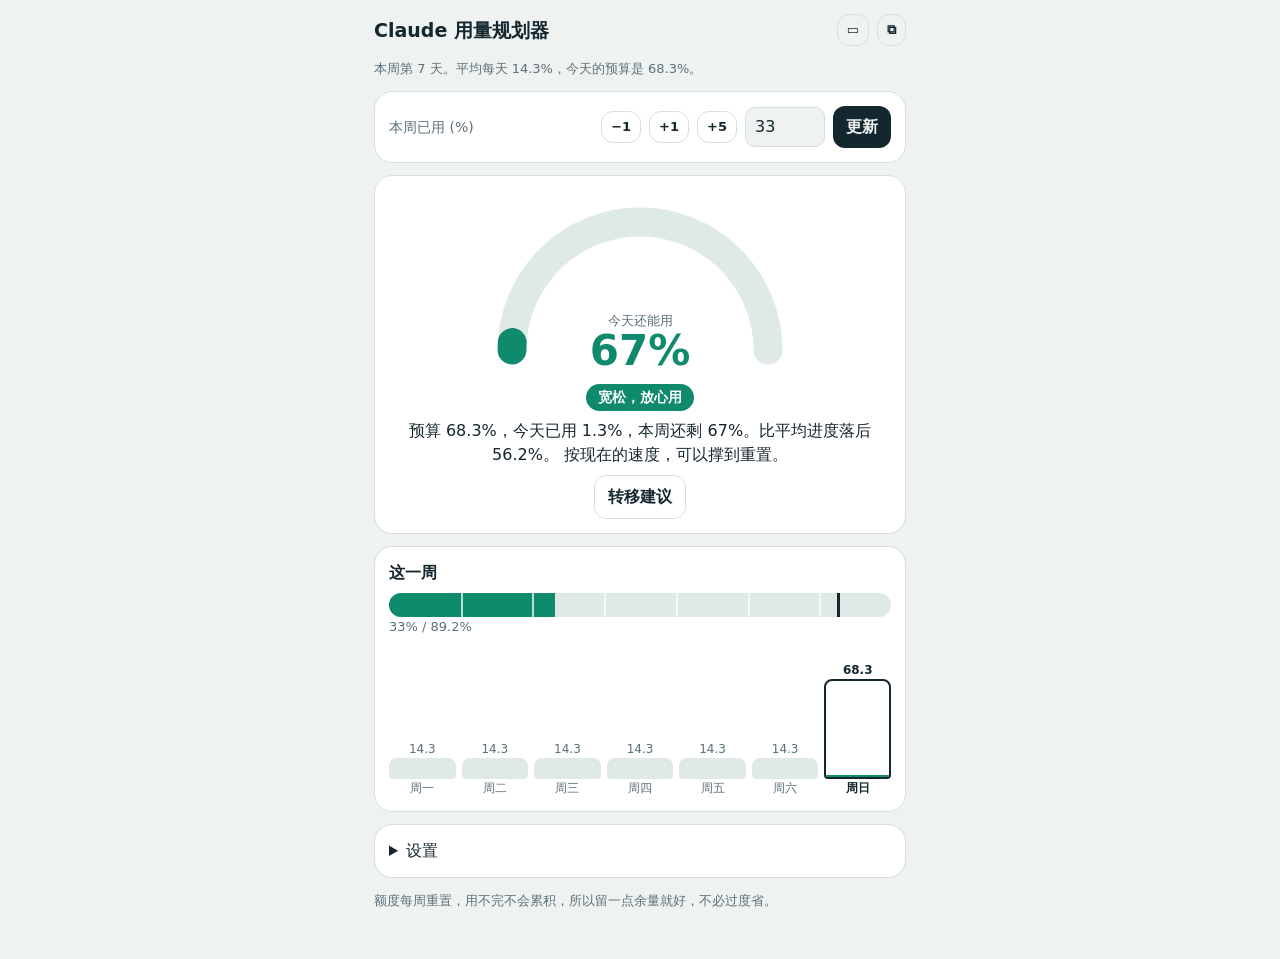
==== index.html @ 106dc0a8 "Initial commit" ====
<!DOCTYPE html>
<html lang="zh-CN">
<head>
<meta charset="utf-8">
<meta name="viewport" content="width=device-width, initial-scale=1, viewport-fit=cover">
<meta name="theme-color" content="#14262e">
<meta name="apple-mobile-web-app-capable" content="yes">
<meta name="mobile-web-app-capable" content="yes">
<meta name="apple-mobile-web-app-title" content="用量">
<link rel="manifest" href="manifest.webmanifest">
<link rel="apple-touch-icon" href="icons/apple-touch-icon.png">
<link rel="icon" href="icons/icon-192.png">
<link rel="stylesheet" href="style.css">
<title>Claude 用量规划器</title>
</head>
<body>
<main id="app">
  <header class="row between">
    <h1 data-i="title"></h1>
    <div class="row">
      <button class="ghost sm" id="compact" title="紧凑模式">▭</button>
      <button class="ghost sm" id="pip" title="弹出窗口">⧉</button>
    </div>
  </header>
  <p class="sub full" id="head"></p>

  <section class="card">
    <div class="row between">
      <label for="used" data-i="usedWeek"></label>
      <div class="row">
        <button class="ghost sm" data-d="-1">−1</button><button class="ghost sm" data-d="1">+1</button><button class="ghost sm" data-d="5">+5</button>
        <input id="used" type="number" min="0" max="100" step="0.5" inputmode="decimal">
        <button id="save" data-i="update"></button>
      </div>
    </div>
  </section>

  <section class="card">
    <div class="gauge">
      <svg viewBox="0 0 200 112" aria-hidden="true">
        <path d="M20 100 A80 80 0 0 1 180 100" fill="none" stroke="var(--track)" stroke-width="18" stroke-linecap="round"/>
        <path id="arc" d="M20 100 A80 80 0 0 1 180 100" fill="none" stroke="var(--ok)" stroke-width="18" stroke-linecap="round" pathLength="100" stroke-dasharray="0 100"/>
      </svg>
      <div class="gc"><div class="t" data-i="leftToday"></div><div class="n" id="left"></div></div>
    </div>
    <div class="center"><span class="pill" id="pill"></span></div>
    <p class="center" id="msg"></p>
    <div class="row center"><button class="ghost" id="adv" data-i="advBtn"></button></div>
  </section>


  <section class="card full">
    <b data-i="weekT"></b>
    <div class="bar" id="wk"></div>
    <div class="legend" id="wkl"></div>
    <div class="cols" id="cols"></div>
  </section>

  <section class="card full">
    <details>
      <summary data-i="settings"></summary>
      <div class="row" style="margin-top:10px">
        <label for="dow" data-i="resetOn"></label><select id="dow"></select>
        <input id="hh" type="number" min="0" max="23" aria-label="小时"> :
        <input id="mm" type="number" min="0" max="59" aria-label="分钟">
      </div>
      <div class="row" style="margin-top:8px"><label for="sd" data-i="dayStart"></label><input id="sd" type="number" min="0" max="100" step="0.5"></div>
      <p class="legend" data-i="dayStartNote"></p>
      <button id="apply" data-i="apply"></button>
    </details>
  </section>
  <p class="legend full" data-i="note"></p>

  <div class="modal" id="modal" role="dialog" aria-modal="true" aria-labelledby="mt">
    <div class="sheet">
      <b id="mt"></b>
      <p id="mb" class="sub"></p>
      <div id="routes"></div>
      <button id="close" data-i="close" style="width:100%"></button>
    </div>
  </div>
</main>
<script src="app.js"></script>
</body>
</html>
---- style.css ----
/* Theme tokens; dark values are applied automatically via prefers-color-scheme. */
:root{--bg:#eef3f1;--card:#fff;--ink:#14262e;--mute:#5d7078;--line:#d5e0dc;--ok:#0f8a6d;--warn:#d98a00;--bad:#c42746;--track:#dfe9e5;
padding-top:env(safe-area-inset-top,0px);padding-bottom:env(safe-area-inset-bottom,0px)}
@media (prefers-color-scheme:dark){:root{--bg:#0d181d;--card:#15252c;--ink:#e8f1ee;--mute:#93a8a1;--line:#27404a;--ok:#35c9a2;--warn:#f0b43a;--bad:#ff6b85;--track:#22373f}}
*{box-sizing:border-box}
html,body{height:100%}
body{margin:0;background:var(--bg);color:var(--ink);font:16px/1.5 system-ui,-apple-system,"PingFang SC","Noto Sans SC","Segoe UI",sans-serif}
main{max-width:560px;margin:0 auto;padding:14px 14px 36px}
h1{font-size:19px;margin:0}
.sub,.legend{color:var(--mute);font-size:13px}
.card{background:var(--card);border:1px solid var(--line);border-radius:18px;padding:14px;margin:12px 0}
.row{display:flex;gap:8px;align-items:center;flex-wrap:wrap}
.between{justify-content:space-between}
.center{text-align:center;justify-content:center;margin:8px 0 0}
label{font-size:14px;color:var(--mute)}
input,select{font:inherit;color:var(--ink);background:var(--bg);border:1px solid var(--line);border-radius:10px;padding:7px 9px;width:80px}
select{width:auto}
button{font:inherit;font-weight:700;cursor:pointer;border:0;border-radius:12px;padding:9px 13px;background:var(--ink);color:var(--bg)}
button.ghost{background:transparent;color:var(--ink);border:1px solid var(--line)}
button.sm{padding:5px 9px;font-size:13px}
:focus-visible{outline:3px solid var(--warn);outline-offset:2px}
.gauge{position:relative;text-align:center}
.gauge svg{width:100%;max-width:320px}
.gc{position:absolute;left:0;right:0;bottom:4px}
.gc .n{font-size:42px;font-weight:800;line-height:1}
.gc .t{font-size:13px;color:var(--mute)}
.pill{display:inline-block;padding:3px 12px;border-radius:99px;color:#fff;font-weight:700;font-size:14px}
.bar{position:relative;height:24px;background:var(--track);border-radius:12px;overflow:hidden;margin-top:8px}
.bar .u{position:absolute;inset:0 auto 0 0}
.bar .tick{position:absolute;top:0;bottom:0;width:2px;background:var(--card);opacity:.7}
.bar .now{position:absolute;top:0;bottom:0;width:3px;background:var(--ink)}
.cols{display:grid;grid-template-columns:repeat(7,1fr);gap:6px;align-items:end;height:150px;margin-top:10px}
.col{display:flex;flex-direction:column;justify-content:flex-end;align-items:center;height:100%;font-size:12px;color:var(--mute)}
.col .b{width:100%;border:2px solid var(--line);border-radius:8px 8px 4px 4px;position:relative;overflow:hidden}
.col .b i{position:absolute;left:0;right:0;bottom:0}
.col.past .b{background:var(--track);border-color:var(--track)}
.col.today{color:var(--ink);font-weight:700}
.col.today .b{border-color:var(--ink)}
.modal{position:fixed;inset:0;display:none;align-items:flex-end;justify-content:center;background:rgba(5,12,15,.6);padding:12px;z-index:9}
.modal.on{display:flex}
.sheet{background:var(--card);border:1px solid var(--line);border-radius:22px;padding:16px;max-width:520px;width:100%;max-height:90vh;overflow:auto}
.route{border:1px solid var(--line);border-radius:14px;padding:10px 12px;margin:10px 0}
.route p{margin:2px 0 8px;font-size:14px;color:var(--mute)}
.route a{display:inline-block;margin-right:6px;padding:7px 11px;border-radius:10px;font-weight:700;font-size:14px;text-decoration:none;background:var(--ink);color:var(--bg)}
.route a.app{background:transparent;color:var(--ink);border:1px solid var(--line)}
/* Compact mode: only the essentials stay visible (for a small pinned window). */
.compact .full{display:none}
@media (prefers-reduced-motion:no-preference){#arc{transition:stroke-dasharray .5s}.bar .u{transition:width .5s}}
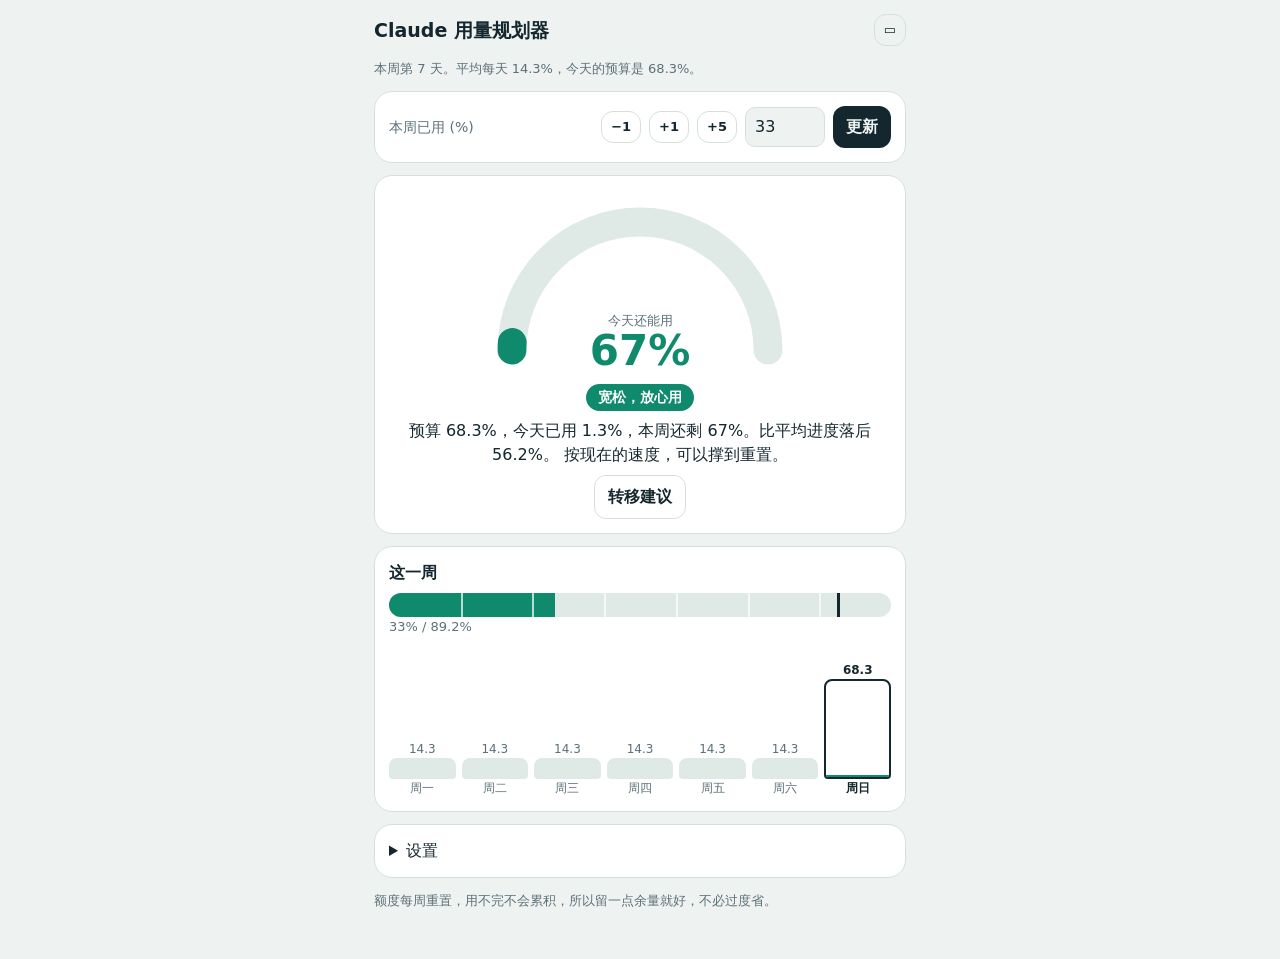
==== commit 91718f56: "Remove pop-out, add auto compact layout" ====
--- a/index.html
+++ b/index.html
@@ -19,7 +19,6 @@
     <h1 data-i="title"></h1>
     <div class="row">
       <button class="ghost sm" id="compact" title="紧凑模式">▭</button>
-      <button class="ghost sm" id="pip" title="弹出窗口">⧉</button>
     </div>
   </header>
   <p class="sub full" id="head"></p>
@@ -44,7 +43,7 @@
       <div class="gc"><div class="t" data-i="leftToday"></div><div class="n" id="left"></div></div>
     </div>
     <div class="center"><span class="pill" id="pill"></span></div>
-    <p class="center" id="msg"></p>
+    <p class="center full" id="msg"></p>
     <div class="row center"><button class="ghost" id="adv" data-i="advBtn"></button></div>
   </section>
 
--- a/style.css
+++ b/style.css
@@ -45,4 +45,7 @@
 .route a.app{background:transparent;color:var(--ink);border:1px solid var(--line)}
 /* Compact mode: only the essentials stay visible (for a small pinned window). */
 .compact .full{display:none}
+.compact .gauge svg{max-width:220px}
+/* A short window (e.g. the installed app resized small) switches to the compact layout automatically. */
+@media (max-height:600px){.full{display:none}.gauge svg{max-width:220px}.card{margin:8px 0;padding:10px}main{padding:10px}}
 @media (prefers-reduced-motion:no-preference){#arc{transition:stroke-dasharray .5s}.bar .u{transition:width .5s}}
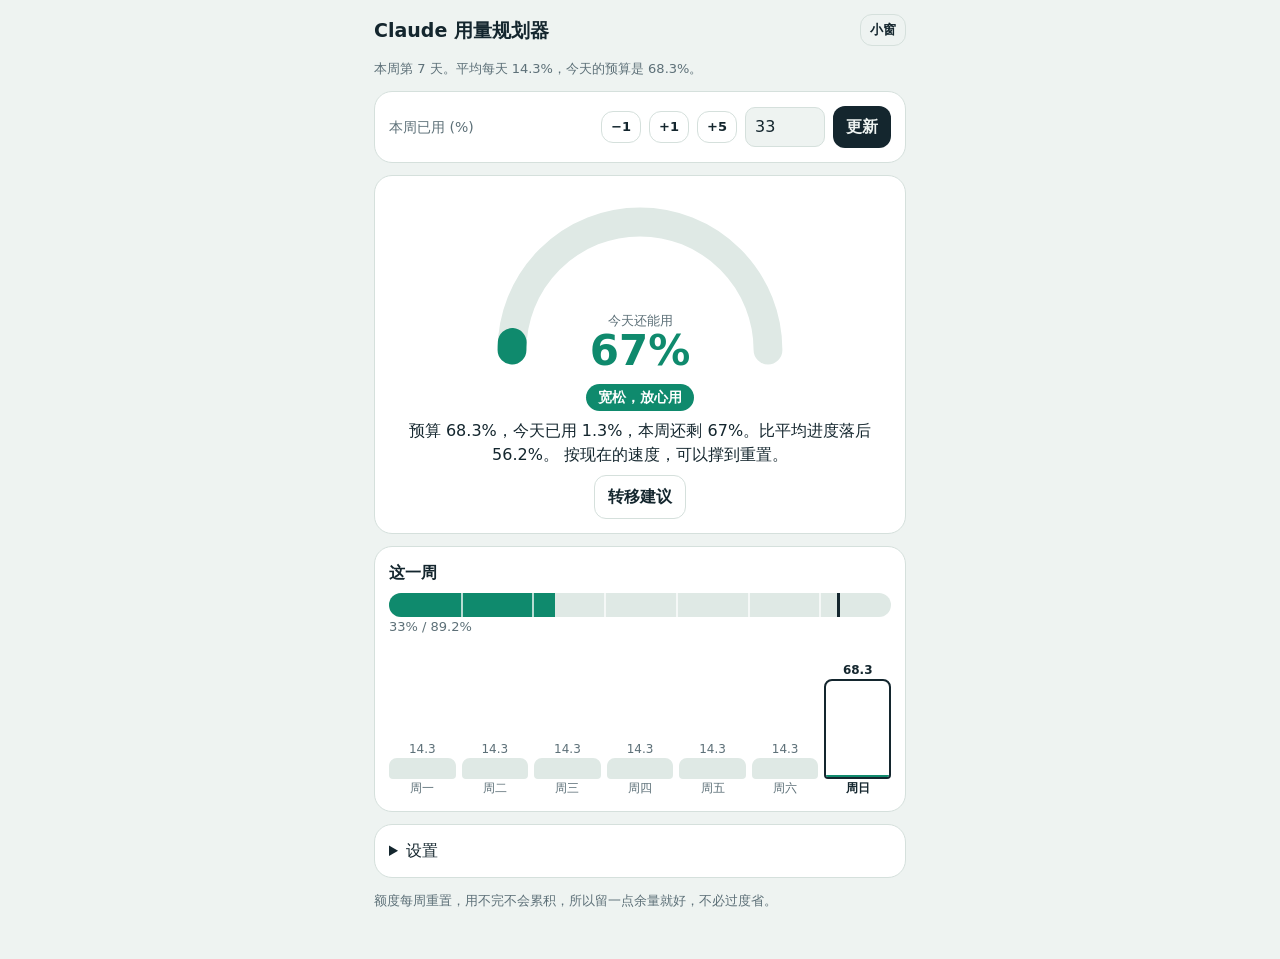
==== commit cc86486b: "One-click mini window" ====
--- a/index.html
+++ b/index.html
@@ -18,7 +18,7 @@
   <header class="row between">
     <h1 data-i="title"></h1>
     <div class="row">
-      <button class="ghost sm" id="compact" title="紧凑模式">▭</button>
+      <button class="ghost sm" id="mini" title="一键变小窗 / 还原">小窗</button>
     </div>
   </header>
   <p class="sub full" id="head"></p>
--- a/style.css
+++ b/style.css
@@ -49,3 +49,5 @@
 /* A short window (e.g. the installed app resized small) switches to the compact layout automatically. */
 @media (max-height:600px){.full{display:none}.gauge svg{max-width:220px}.card{margin:8px 0;padding:10px}main{padding:10px}}
 @media (prefers-reduced-motion:no-preference){#arc{transition:stroke-dasharray .5s}.bar .u{transition:width .5s}}
+
+[hidden]{display:none !important}
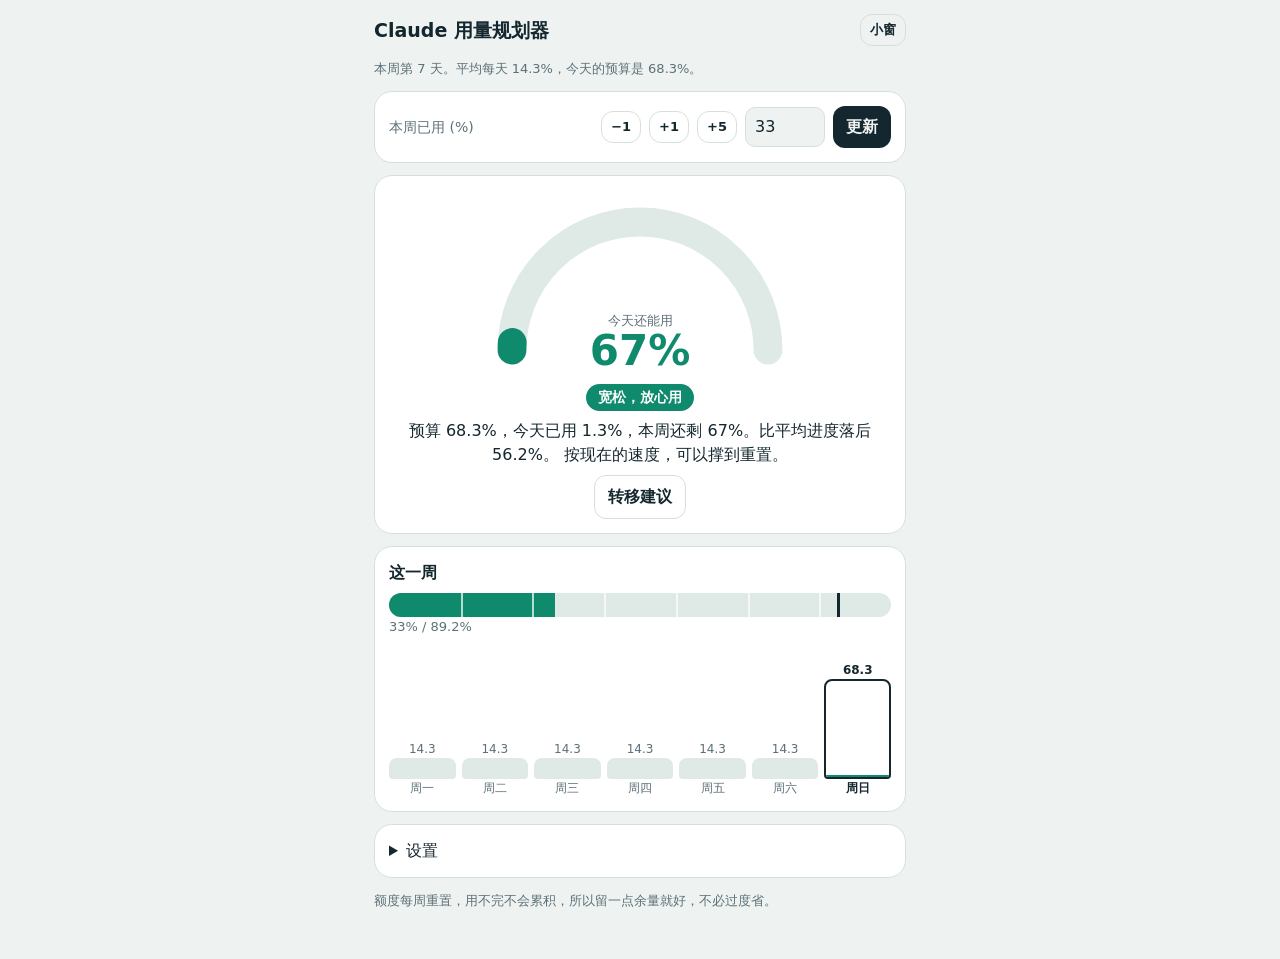
==== commit 05021fc3: "Three modes" ====
--- a/index.html
+++ b/index.html
@@ -11,6 +11,13 @@
 <link rel="apple-touch-icon" href="icons/apple-touch-icon.png">
 <link rel="icon" href="icons/icon-192.png">
 <link rel="stylesheet" href="style.css">
+<script>
+/* Decide the layout mode before first paint: mini (popup) / medium (short window) / large. Phones always use large. */
+window.cupMode=function(){var ua=navigator.userAgent,d=document.documentElement,
+phone=/Android|iPhone|iPad|iPod/i.test(ua)||(/Macintosh/.test(ua)&&navigator.maxTouchPoints>1),
+m=phone?"large":new URLSearchParams(location.search).has("mini")?"mini":innerHeight<=560?"medium":"large";
+d.dataset.mode=m;d.dataset.phone=phone?"1":"0";return m;};cupMode();
+</script>
 <title>Claude 用量规划器</title>
 </head>
 <body>
@@ -23,7 +30,7 @@
   </header>
   <p class="sub full" id="head"></p>
 
-  <section class="card">
+  <section class="card" id="inputCard">
     <div class="row between">
       <label for="used" data-i="usedWeek"></label>
       <div class="row">
@@ -34,7 +41,7 @@
     </div>
   </section>
 
-  <section class="card">
+  <section class="card" id="gaugeCard">
     <div class="gauge">
       <svg viewBox="0 0 200 112" aria-hidden="true">
         <path d="M20 100 A80 80 0 0 1 180 100" fill="none" stroke="var(--track)" stroke-width="18" stroke-linecap="round"/>
--- a/style.css
+++ b/style.css
@@ -1,7 +1,7 @@
-/* Theme tokens; dark values are applied automatically via prefers-color-scheme. */
+/* Theme tokens: light everywhere; dark only in the small popup (html[data-mode="mini"]). */
 :root{--bg:#eef3f1;--card:#fff;--ink:#14262e;--mute:#5d7078;--line:#d5e0dc;--ok:#0f8a6d;--warn:#d98a00;--bad:#c42746;--track:#dfe9e5;
 padding-top:env(safe-area-inset-top,0px);padding-bottom:env(safe-area-inset-bottom,0px)}
-@media (prefers-color-scheme:dark){:root{--bg:#0d181d;--card:#15252c;--ink:#e8f1ee;--mute:#93a8a1;--line:#27404a;--ok:#35c9a2;--warn:#f0b43a;--bad:#ff6b85;--track:#22373f}}
+html[data-mode="mini"]{--bg:#0d181d;--card:#15252c;--ink:#e8f1ee;--mute:#93a8a1;--line:#27404a;--ok:#35c9a2;--warn:#f0b43a;--bad:#ff6b85;--track:#22373f;color-scheme:dark}
 *{box-sizing:border-box}
 html,body{height:100%}
 body{margin:0;background:var(--bg);color:var(--ink);font:16px/1.5 system-ui,-apple-system,"PingFang SC","Noto Sans SC","Segoe UI",sans-serif}
@@ -43,11 +43,34 @@
 .route p{margin:2px 0 8px;font-size:14px;color:var(--mute)}
 .route a{display:inline-block;margin-right:6px;padding:7px 11px;border-radius:10px;font-weight:700;font-size:14px;text-decoration:none;background:var(--ink);color:var(--bg)}
 .route a.app{background:transparent;color:var(--ink);border:1px solid var(--line)}
-/* Compact mode: only the essentials stay visible (for a small pinned window). */
-.compact .full{display:none}
-.compact .gauge svg{max-width:220px}
-/* A short window (e.g. the installed app resized small) switches to the compact layout automatically. */
-@media (max-height:600px){.full{display:none}.gauge svg{max-width:220px}.card{margin:8px 0;padding:10px}main{padding:10px}}
 @media (prefers-reduced-motion:no-preference){#arc{transition:stroke-dasharray .5s}.bar .u{transition:width .5s}}
+[hidden]{display:none !important}
+html[data-phone="1"] #mini{display:none}
 
-[hidden]{display:none !important}
+/* MEDIUM (default desktop window): flat two columns. Left: today's gauge. Right: weekly input. */
+html[data-mode="medium"] .full{display:none}
+html[data-mode="medium"] main{max-width:760px;padding:10px 12px;display:grid;grid-template-columns:minmax(0,1fr) minmax(0,1fr);gap:10px;align-content:start}
+html[data-mode="medium"] header{grid-column:1/-1}
+html[data-mode="medium"] h1{font-size:16px}
+html[data-mode="medium"] .card{margin:0;padding:12px}
+html[data-mode="medium"] #gaugeCard{order:1}
+html[data-mode="medium"] #inputCard{order:2}
+html[data-mode="medium"] #inputCard .row.between{flex-direction:column;align-items:flex-start;gap:10px}
+html[data-mode="medium"] .gauge svg{max-width:200px}
+html[data-mode="medium"] .gc .n{font-size:32px}
+html[data-mode="medium"] .gc .t{font-size:12px}
+html[data-mode="medium"] .pill{font-size:12px;padding:2px 10px}
+html[data-mode="medium"] #adv{padding:5px 10px;font-size:13px}
+
+/* SMALL (popup, dark): title, input, gauge, one-line message. */
+html[data-mode="mini"] .full{display:none}
+html[data-mode="mini"] #msg{display:block;font-size:12px;margin-top:6px}
+html[data-mode="mini"] main{padding:10px 10px 16px}
+html[data-mode="mini"] h1{font-size:15px}
+html[data-mode="mini"] .card{margin:8px 0;padding:10px}
+html[data-mode="mini"] #inputCard .row.between{flex-direction:column;align-items:flex-start;gap:8px}
+html[data-mode="mini"] .gauge svg{max-width:190px}
+html[data-mode="mini"] .gc .n{font-size:30px}
+html[data-mode="mini"] .gc .t{font-size:12px}
+html[data-mode="mini"] .pill{font-size:12px;padding:2px 10px}
+html[data-mode="mini"] #adv{padding:5px 10px;font-size:13px}
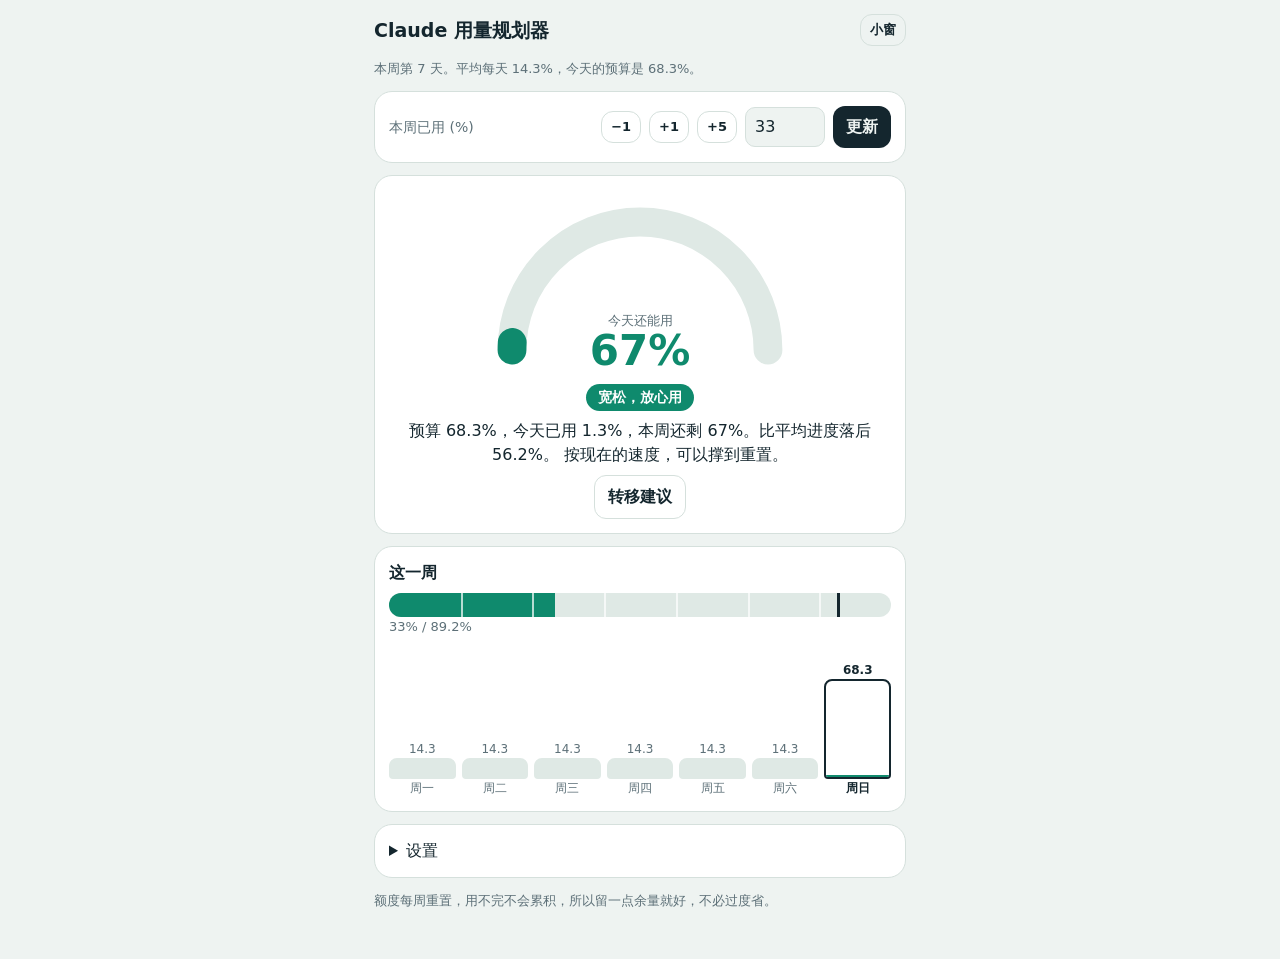
==== commit 1ede1300: "UI better UI middle size function" ====
--- a/index.html
+++ b/index.html
@@ -79,7 +79,7 @@
 
   <div class="modal" id="modal" role="dialog" aria-modal="true" aria-labelledby="mt">
     <div class="sheet">
-      <b id="mt"></b>
+      <div class="top"><b id="mt"></b><button class="ghost sm" id="x" aria-label="关闭" title="关闭">✕</button></div>
       <p id="mb" class="sub"></p>
       <div id="routes"></div>
       <button id="close" data-i="close" style="width:100%"></button>
--- a/style.css
+++ b/style.css
@@ -39,6 +39,7 @@
 .modal{position:fixed;inset:0;display:none;align-items:flex-end;justify-content:center;background:rgba(5,12,15,.6);padding:12px;z-index:9}
 .modal.on{display:flex}
 .sheet{background:var(--card);border:1px solid var(--line);border-radius:22px;padding:16px;max-width:520px;width:100%;max-height:90vh;overflow:auto}
+.sheet .top{position:sticky;top:0;z-index:1;display:flex;align-items:center;justify-content:space-between;background:var(--card);margin:-16px -16px 6px;padding:12px 16px 8px}
 .route{border:1px solid var(--line);border-radius:14px;padding:10px 12px;margin:10px 0}
 .route p{margin:2px 0 8px;font-size:14px;color:var(--mute)}
 .route a{display:inline-block;margin-right:6px;padding:7px 11px;border-radius:10px;font-weight:700;font-size:14px;text-decoration:none;background:var(--ink);color:var(--bg)}
@@ -56,6 +57,10 @@
 html[data-mode="medium"] #gaugeCard{order:1}
 html[data-mode="medium"] #inputCard{order:2}
 html[data-mode="medium"] #inputCard .row.between{flex-direction:column;align-items:flex-start;gap:10px}
+html[data-mode="medium"] #inputCard .row{gap:6px}
+html[data-mode="medium"] #inputCard input{width:62px;padding:5px 8px}
+html[data-mode="medium"] #inputCard button{padding:7px 12px}
+html[data-mode="medium"] #inputCard button.sm{padding:5px 9px}
 html[data-mode="medium"] .gauge svg{max-width:200px}
 html[data-mode="medium"] .gc .n{font-size:32px}
 html[data-mode="medium"] .gc .t{font-size:12px}
@@ -64,6 +69,7 @@
 
 /* SMALL (popup, dark): title, input, gauge, one-line message. */
 html[data-mode="mini"] .full{display:none}
+html[data-mode="mini"] #inputCard{display:none}
 html[data-mode="mini"] #msg{display:block;font-size:12px;margin-top:6px}
 html[data-mode="mini"] main{padding:10px 10px 16px}
 html[data-mode="mini"] h1{font-size:15px}
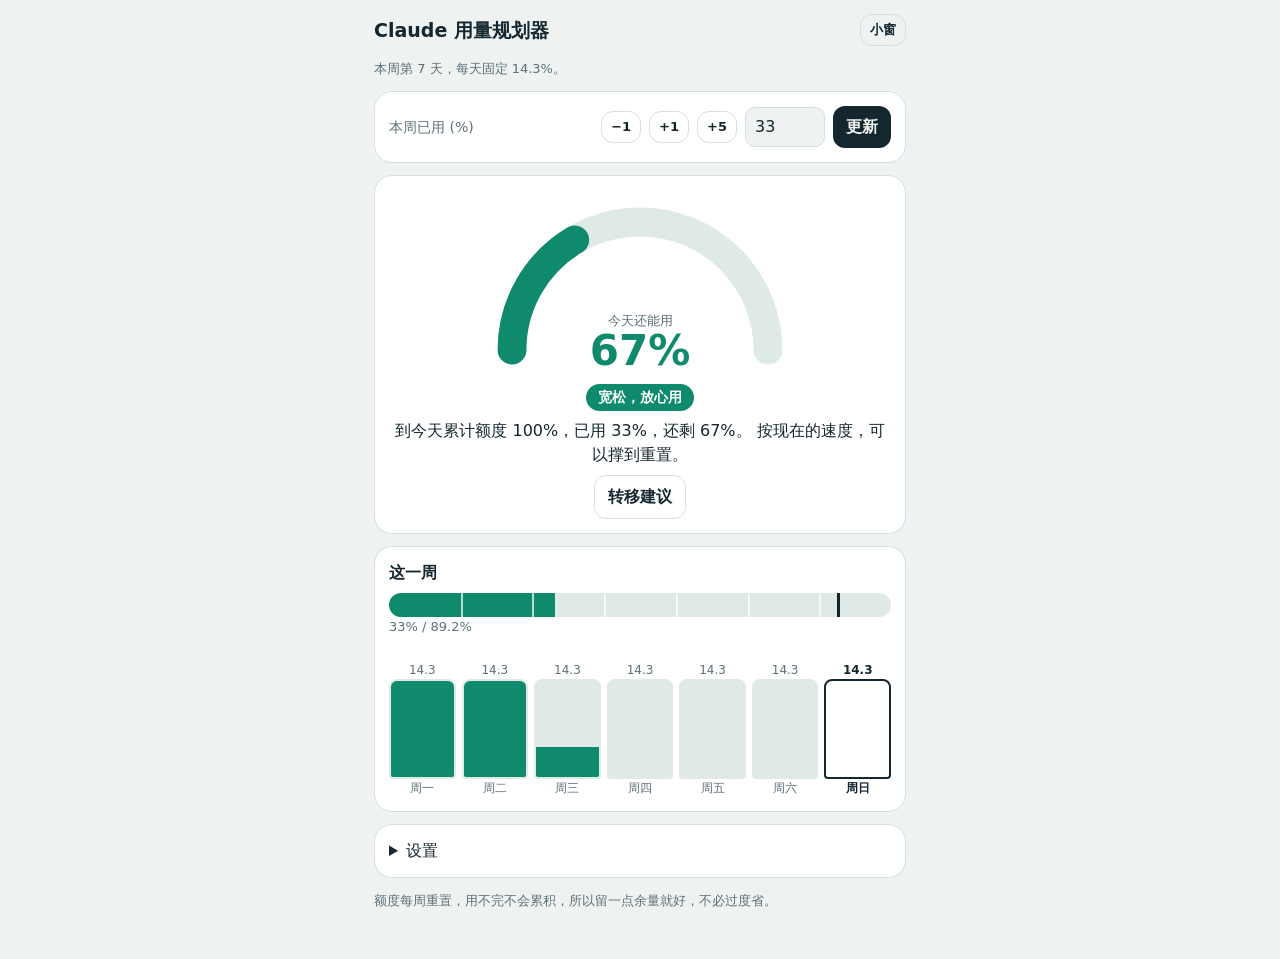
==== commit daa46931: "different calculation (100%/7)" ====
--- a/index.html
+++ b/index.html
@@ -70,8 +70,6 @@
         <input id="hh" type="number" min="0" max="23" aria-label="小时"> :
         <input id="mm" type="number" min="0" max="59" aria-label="分钟">
       </div>
-      <div class="row" style="margin-top:8px"><label for="sd" data-i="dayStart"></label><input id="sd" type="number" min="0" max="100" step="0.5"></div>
-      <p class="legend" data-i="dayStartNote"></p>
       <button id="apply" data-i="apply"></button>
     </details>
   </section>
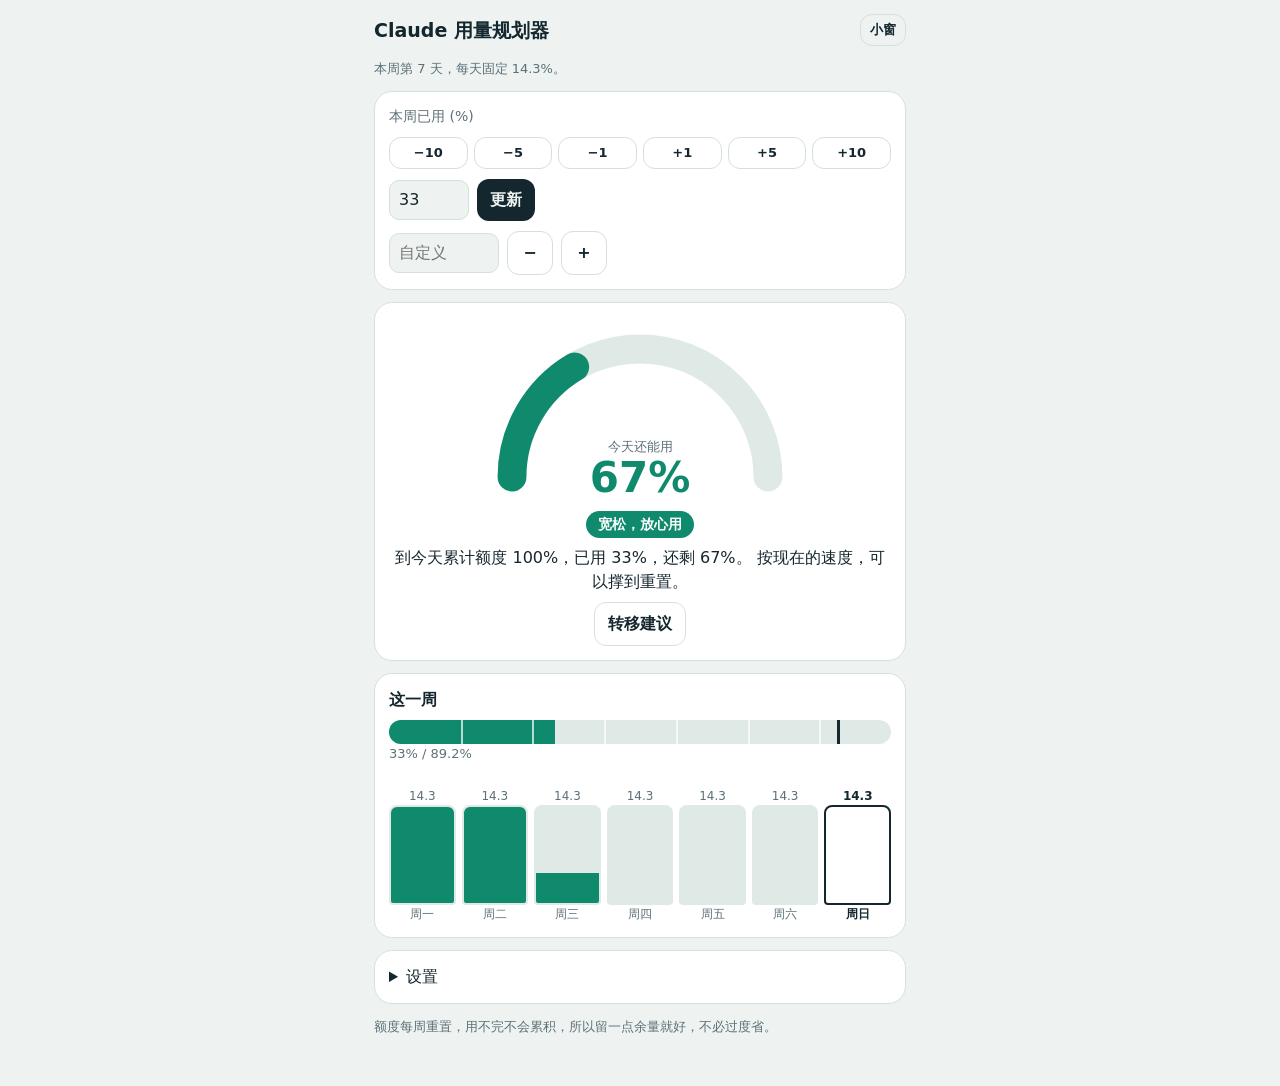
==== commit 51dc6f16: "modify quota adjustment buttons and add manual input" ====
--- a/index.html
+++ b/index.html
@@ -31,12 +31,20 @@
   <p class="sub full" id="head"></p>
 
   <section class="card" id="inputCard">
-    <div class="row between">
+    <div class="stack">
       <label for="used" data-i="usedWeek"></label>
+      <div class="steps">
+        <button class="ghost sm" data-d="-10">−10</button><button class="ghost sm" data-d="-5">−5</button><button class="ghost sm" data-d="-1">−1</button>
+        <button class="ghost sm" data-d="1">+1</button><button class="ghost sm" data-d="5">+5</button><button class="ghost sm" data-d="10">+10</button>
+      </div>
       <div class="row">
-        <button class="ghost sm" data-d="-1">−1</button><button class="ghost sm" data-d="1">+1</button><button class="ghost sm" data-d="5">+5</button>
         <input id="used" type="number" min="0" max="100" step="0.5" inputmode="decimal">
         <button id="save" data-i="update"></button>
+      </div>
+      <div class="row">
+        <input id="cv" type="number" min="0" step="0.1" inputmode="decimal" placeholder="自定义" aria-label="自定义增减数值">
+        <button class="ghost" id="cm" title="减去自定义数值" aria-label="减去">−</button>
+        <button class="ghost" id="cp" title="加上自定义数值" aria-label="加上">+</button>
       </div>
     </div>
   </section>
--- a/style.css
+++ b/style.css
@@ -7,6 +7,11 @@
 body{margin:0;background:var(--bg);color:var(--ink);font:16px/1.5 system-ui,-apple-system,"PingFang SC","Noto Sans SC","Segoe UI",sans-serif}
 main{max-width:560px;margin:0 auto;padding:14px 14px 36px}
 h1{font-size:19px;margin:0}
+.stack{display:flex;flex-direction:column;gap:10px}
+.steps{display:grid;grid-template-columns:repeat(6,1fr);gap:6px}
+.steps button{padding:7px 0;text-align:center}
+#cv{width:110px}
+#cm,#cp{min-width:46px}
 .sub,.legend{color:var(--mute);font-size:13px}
 .card{background:var(--card);border:1px solid var(--line);border-radius:18px;padding:14px;margin:12px 0}
 .row{display:flex;gap:8px;align-items:center;flex-wrap:wrap}
@@ -24,7 +29,7 @@
 .gc{position:absolute;left:0;right:0;bottom:4px}
 .gc .n{font-size:42px;font-weight:800;line-height:1}
 .gc .t{font-size:13px;color:var(--mute)}
-.pill{display:inline-block;padding:3px 12px;border-radius:99px;color:#fff;font-weight:700;font-size:14px}
+.pill{cursor:help;display:inline-block;padding:3px 12px;border-radius:99px;color:#fff;font-weight:700;font-size:14px}
 .bar{position:relative;height:24px;background:var(--track);border-radius:12px;overflow:hidden;margin-top:8px}
 .bar .u{position:absolute;inset:0 auto 0 0}
 .bar .tick{position:absolute;top:0;bottom:0;width:2px;background:var(--card);opacity:.7}
@@ -56,9 +61,10 @@
 html[data-mode="medium"] .card{margin:0;padding:12px}
 html[data-mode="medium"] #gaugeCard{order:1}
 html[data-mode="medium"] #inputCard{order:2}
-html[data-mode="medium"] #inputCard .row.between{flex-direction:column;align-items:flex-start;gap:10px}
+html[data-mode="medium"] .stack{gap:8px}
+html[data-mode="medium"] .steps{grid-template-columns:repeat(3,1fr)}
 html[data-mode="medium"] #inputCard .row{gap:6px}
-html[data-mode="medium"] #inputCard input{width:62px;padding:5px 8px}
+html[data-mode="medium"] #inputCard input{width:72px;padding:5px 8px}
 html[data-mode="medium"] #inputCard button{padding:7px 12px}
 html[data-mode="medium"] #inputCard button.sm{padding:5px 9px}
 html[data-mode="medium"] .gauge svg{max-width:200px}
@@ -74,7 +80,6 @@
 html[data-mode="mini"] main{padding:10px 10px 16px}
 html[data-mode="mini"] h1{font-size:15px}
 html[data-mode="mini"] .card{margin:8px 0;padding:10px}
-html[data-mode="mini"] #inputCard .row.between{flex-direction:column;align-items:flex-start;gap:8px}
 html[data-mode="mini"] .gauge svg{max-width:190px}
 html[data-mode="mini"] .gc .n{font-size:30px}
 html[data-mode="mini"] .gc .t{font-size:12px}
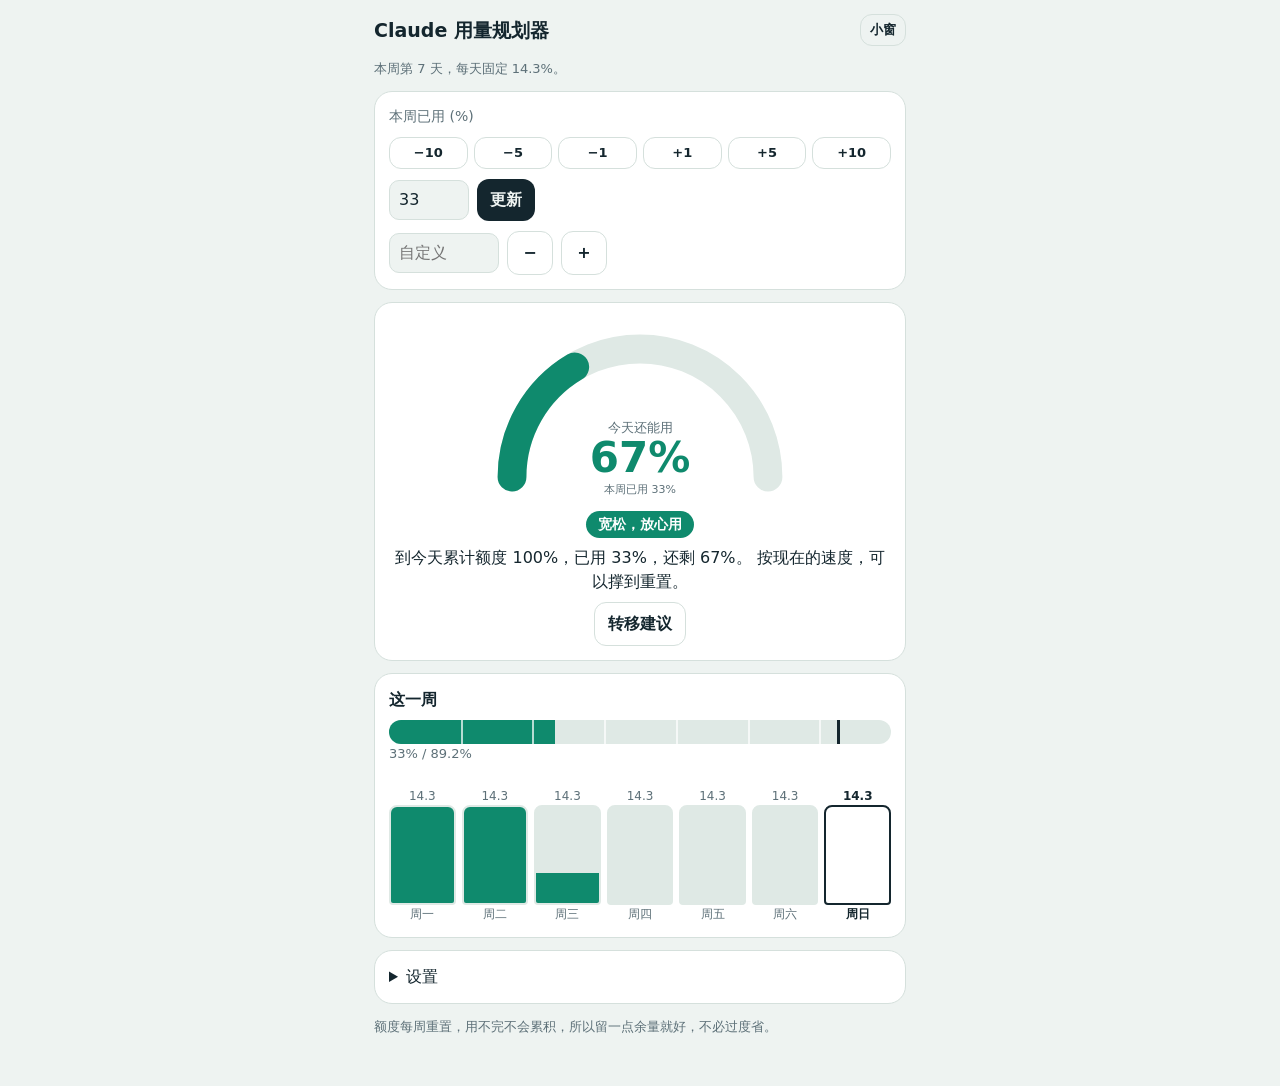
==== commit dddb0f3f: "sync quota settings across devices" ====
--- a/index.html
+++ b/index.html
@@ -55,7 +55,7 @@
         <path d="M20 100 A80 80 0 0 1 180 100" fill="none" stroke="var(--track)" stroke-width="18" stroke-linecap="round"/>
         <path id="arc" d="M20 100 A80 80 0 0 1 180 100" fill="none" stroke="var(--ok)" stroke-width="18" stroke-linecap="round" pathLength="100" stroke-dasharray="0 100"/>
       </svg>
-      <div class="gc"><div class="t" data-i="leftToday"></div><div class="n" id="left"></div></div>
+      <div class="gc"><div class="t" data-i="leftToday"></div><div class="n" id="left"></div><div class="w" id="wkused"></div></div>
     </div>
     <div class="center"><span class="pill" id="pill"></span></div>
     <p class="center full" id="msg"></p>
@@ -79,6 +79,11 @@
         <input id="mm" type="number" min="0" max="59" aria-label="分钟">
       </div>
       <button id="apply" data-i="apply"></button>
+      <hr class="sep">
+      <b>多设备同步（免费）</b>
+      <p class="legend">用你自己的 GitHub 私密 Gist 保存数据，电脑和手机之间自动同步。先在 <a href="https://github.com/settings/tokens/new?scopes=gist&description=claude-usage-planner" target="_blank" rel="noopener">这里</a> 生成一个令牌（Classic，只勾选 gist），再在每台设备上粘贴同一个令牌。令牌只保存在这台设备的浏览器里。</p>
+      <div class="row"><input id="tok" type="password" placeholder="粘贴令牌" autocomplete="off" style="width:170px"><button id="syncon">开启同步</button><button class="ghost" id="syncoff">关闭</button></div>
+      <p class="legend" id="syncst"></p>
     </details>
   </section>
   <p class="legend full" data-i="note"></p>
--- a/style.css
+++ b/style.css
@@ -29,6 +29,8 @@
 .gc{position:absolute;left:0;right:0;bottom:4px}
 .gc .n{font-size:42px;font-weight:800;line-height:1}
 .gc .t{font-size:13px;color:var(--mute)}
+.gc .w{font-size:11px;color:var(--mute);margin-top:3px}
+.sep{border:0;border-top:1px solid var(--line);margin:14px 0 10px}
 .pill{cursor:help;display:inline-block;padding:3px 12px;border-radius:99px;color:#fff;font-weight:700;font-size:14px}
 .bar{position:relative;height:24px;background:var(--track);border-radius:12px;overflow:hidden;margin-top:8px}
 .bar .u{position:absolute;inset:0 auto 0 0}
@@ -65,6 +67,7 @@
 html[data-mode="medium"] .steps{grid-template-columns:repeat(3,1fr)}
 html[data-mode="medium"] #inputCard .row{gap:6px}
 html[data-mode="medium"] #inputCard input{width:72px;padding:5px 8px}
+html[data-mode="medium"] #inputCard #cv{width:104px}
 html[data-mode="medium"] #inputCard button{padding:7px 12px}
 html[data-mode="medium"] #inputCard button.sm{padding:5px 9px}
 html[data-mode="medium"] .gauge svg{max-width:200px}
